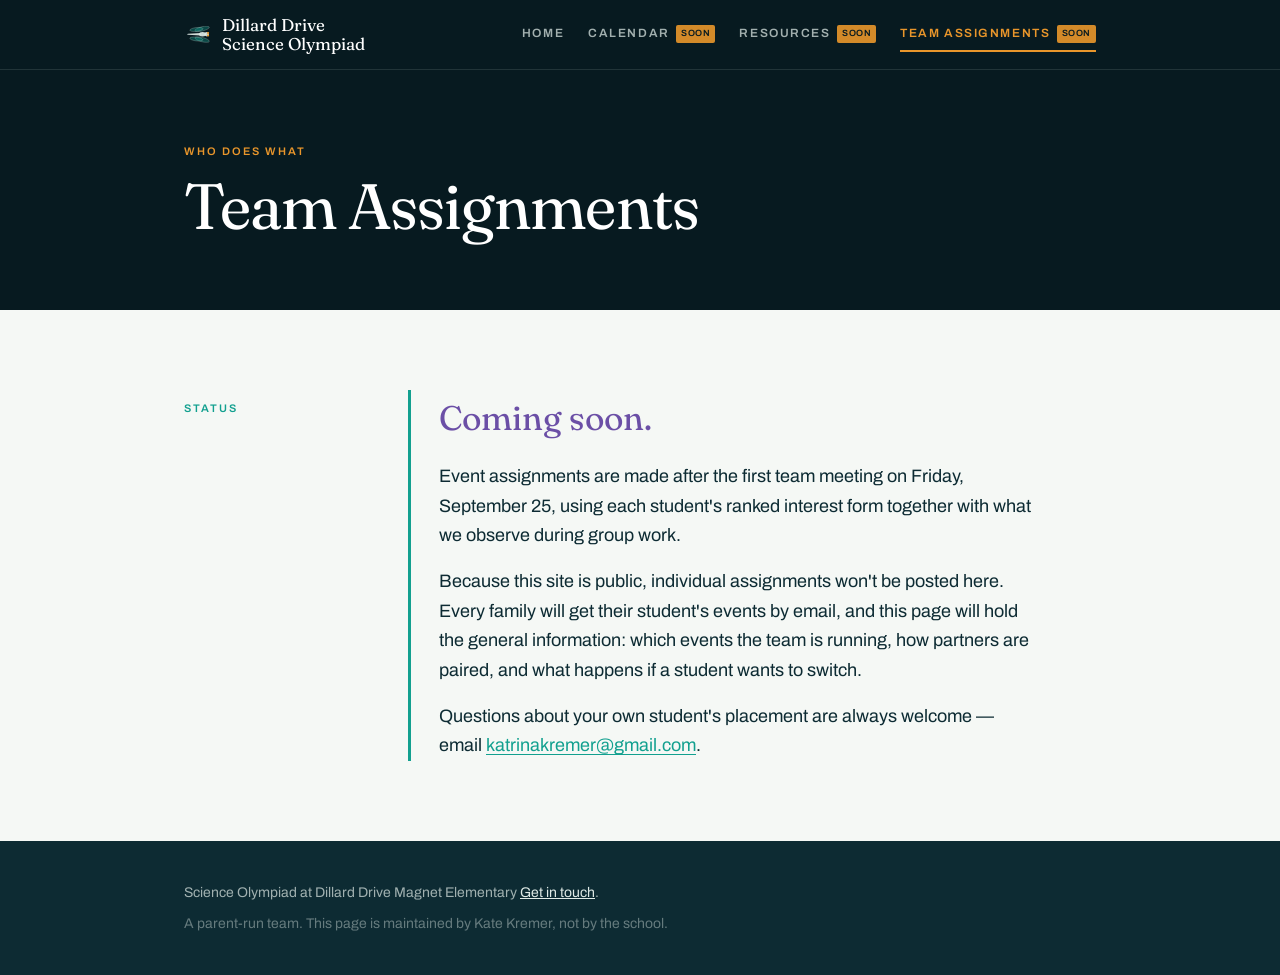
==== assignments.html @ 7353e766 "Add site navigation menu and Calendar/Resources/Team Assignments pages Extracts index.html's inline " ====
<!doctype html>
<html lang="en">
<head>
<meta charset="utf-8">
<meta name="viewport" content="width=device-width, initial-scale=1">
<title>Team Assignments — Science Olympiad, Dillard Drive Magnet Elementary</title>
<meta name="description" content="How Science Olympiad event assignments work at Dillard Drive Magnet Elementary.">

<link rel="preconnect" href="https://fonts.googleapis.com">
<link rel="preconnect" href="https://fonts.gstatic.com" crossorigin>
<link href="https://fonts.googleapis.com/css2?family=Archivo:wght@400;500;600;700&family=Fraunces:opsz,SOFT,WONK,wght@9..144,0..100,0..1,300..900&display=swap" rel="stylesheet">
<link rel="stylesheet" href="style.css">
</head>
<body>

<nav class="topbar">
  <div class="shell">
    <a class="brand" href="index.html">
      <svg viewBox="-18 -10 34 20" aria-hidden="true" focusable="false">
        <g class="dfly-wings">
          <ellipse class="dfly-wing" cx="4"  cy="-6.5" rx="9" ry="2.6" transform="rotate(-14 4 -6.5)"/>
          <ellipse class="dfly-wing" cx="4"  cy="6.5"  rx="9" ry="2.6" transform="rotate(14 4 6.5)"/>
          <ellipse class="dfly-wing" cx="-3" cy="-5.8" rx="8" ry="2.3" transform="rotate(-7 -3 -5.8)"/>
          <ellipse class="dfly-wing" cx="-3" cy="5.8"  rx="8" ry="2.3" transform="rotate(7 -3 5.8)"/>
        </g>
        <path class="dfly-body" d="M2,-1.5 L-13,-0.6 L-14.6,0 L-13,0.6 L2,1.5 Z"/>
        <ellipse class="dfly-body" cx="4.5" cy="0" rx="4.2" ry="2.7"/>
        <circle class="dfly-body" cx="9.6" cy="0" r="2.6"/>
        <circle class="dfly-eye" cx="11.2" cy="-1.5" r="1.3"/>
        <circle class="dfly-eye" cx="11.2" cy="1.5"  r="1.3"/>
      </svg>
      Dillard&nbsp;Drive<br>Science&nbsp;Olympiad
    </a>
    <ul class="nav">
        <li><a href="index.html">Home</a></li>
        <li><a href="calendar.html">Calendar<span class="soon">Soon</span></a></li>
        <li><a href="resources.html">Resources<span class="soon">Soon</span></a></li>
        <li><a href="assignments.html" aria-current="page">Team Assignments<span class="soon">Soon</span></a></li>
    </ul>
  </div>
</nav>

<header class="pagehead">
  <div class="shell">
    <p class="label">Who does what</p>
    <h1>Team Assignments</h1>
  </div>
</header>

<main>
  <section class="band">
    <div class="shell split">
      <p class="label">Status</p>
      <div class="prose stub">
        <p class="eyebrow">Coming soon.</p>
        <p>Event assignments are made after the first team meeting on Friday, September 25, using each student's ranked interest form together with what we observe during group work.</p>
        <p>Because this site is public, individual assignments won't be posted here. Every family will get their student's events by email, and this page will hold the general information: which events the team is running, how partners are paired, and what happens if a student wants to switch.</p>
        <p>Questions about your own student's placement are always welcome — email <a href="mailto:katrinakremer@gmail.com">katrinakremer@gmail.com</a>.</p>
      </div>
    </div>
  </section>
</main>

<footer class="foot">
  <div class="shell">
    <p>Science Olympiad at Dillard Drive Magnet Elementary <a href="mailto:katrinakremer@gmail.com">Get in touch</a>.</p>
    <p>A parent-run team. This page is maintained by Kate Kremer, not by the school.</p>
  </div>
</footer>

</body>
</html>
---- style.css ----
:root{
    --deep:#071A20;
    --ink:#0D2B33;
    --paper:#F5F8F5;
    --wing:#DFEAE6;
    --iris:#12A08F;
    --shift:#6B4FA6;
    --amber:#E9962B;
    --rule:rgba(13,43,51,.14);
    --measure:64rem;
  }

  *,*::before,*::after{box-sizing:border-box;}

  html{-webkit-text-size-adjust:100%;}

  body{
    margin:0;
    background:var(--paper);
    color:var(--ink);
    font-family:"Archivo",system-ui,-apple-system,"Segoe UI",sans-serif;
    font-size:clamp(1rem,.96rem + .3vw,1.125rem);
    line-height:1.65;
    -webkit-font-smoothing:antialiased;
  }

  h1,h2,h3{
    font-family:"Fraunces","Iowan Old Style",Georgia,serif;
    font-variation-settings:"SOFT" 30,"WONK" 1;
    font-weight:600;
    line-height:1.02;
    letter-spacing:-.015em;
    margin:0;
  }

  a{color:inherit;}

  .shell{
    width:100%;
    max-width:var(--measure);
    margin-inline:auto;
    padding-inline:clamp(1.25rem,5vw,3.5rem);
  }

  /* ---------- annotation label (specimen-plate rail) ---------- */
  .label{
    font-size:.6875rem;
    font-weight:600;
    letter-spacing:.18em;
    text-transform:uppercase;
    color:var(--iris);
    margin:0 0 .75rem;
  }

  /* ---------- hero ---------- */
  .hero{
    background:var(--deep);
    color:var(--wing);
    padding-block:clamp(3rem,9vw,6rem) clamp(2.5rem,6vw,4rem);
    overflow:hidden;
    position:relative;
  }
  .hero .label{color:var(--amber);}

  .hero h1{
    font-size:clamp(3.25rem,13vw,8rem);
    font-weight:400;
    color:#fff;
    margin-block:.15em .3em;
  }

  .hero-lede{
    max-width:34ch;
    font-size:clamp(1.0625rem,1rem + .5vw,1.3125rem);
    color:rgba(223,234,230,.82);
    margin:0;
  }

  /* ---------- the scene (signature element) ---------- */
  .scene-holder{
    margin-block:clamp(1.75rem,5vw,2.75rem) clamp(1.75rem,5vw,2.5rem);
  }
  .scene{
    display:block;
    width:100%;
    max-width:29rem;
    height:auto;
    overflow:visible;
  }

  .mg-lens{fill:url(#lensglow);}
  .mg-rim{
    fill:none;
    stroke:var(--amber);
    stroke-width:5;
  }
  .mg-handle{
    fill:none;
    stroke:var(--amber);
    stroke-width:9;
    stroke-linecap:round;
  }
  .mg-glint{
    fill:none;
    stroke:rgba(255,255,255,.45);
    stroke-width:2.5;
    stroke-linecap:round;
  }

  .dfly-body{fill:rgba(223,234,230,.92);}
  .dfly-eye{fill:var(--amber);}
  .dfly-wing{
    fill:rgba(18,160,143,.34);
    stroke:rgba(223,234,230,.45);
    stroke-width:.6;
  }

  @media (prefers-reduced-motion:no-preference){
    .drift{animation:drift 6s ease-in-out infinite;}
    .flap{
      transform-box:fill-box;
      transform-origin:50% 50%;
      animation:flap .3s ease-in-out infinite alternate;
    }

    .d0{animation-duration:11s;}
    .d0 .flap{animation-duration:.52s;}
    .d1{animation-duration:5.4s;animation-delay:-.7s;}
    .d1 .flap{animation-duration:.27s;}
    .d2{animation-duration:6.8s;animation-delay:-2.1s;}
    .d2 .flap{animation-duration:.33s;}
    .d3{animation-duration:6.1s;animation-delay:-3.4s;}
    .d3 .flap{animation-duration:.24s;}
    .d4{animation-duration:7.5s;animation-delay:-1.2s;}
    .d4 .flap{animation-duration:.36s;}
    .d5{animation-duration:5.9s;animation-delay:-4.3s;}
    .d5 .flap{animation-duration:.21s;}

    @keyframes drift{
      0%,100%{transform:translate(0,0) rotate(0deg);}
      30%    {transform:translate(5px,-6px) rotate(-5deg);}
      62%    {transform:translate(-4px,4px) rotate(4deg);}
    }
    @keyframes flap{
      from{transform:scaleY(1);}
      to  {transform:scaleY(.6);}
    }
  }

  /* ---------- the ask ---------- */
  .ask{
    border-top:1px solid rgba(223,234,230,.2);
    padding-top:clamp(1.75rem,4vw,2.25rem);
    display:flex;
    flex-wrap:wrap;
    align-items:center;
    gap:1.25rem 2rem;
  }
  .ask-when{
    font-family:"Fraunces",Georgia,serif;
    font-variation-settings:"SOFT" 30,"WONK" 1;
    font-size:clamp(1.375rem,1.1rem + 1.2vw,1.875rem);
    line-height:1.15;
    color:#fff;
    margin:0;
  }
  .ask-when span{
    display:block;
    font-family:"Archivo",sans-serif;
    font-size:.75rem;
    font-weight:600;
    letter-spacing:.16em;
    text-transform:uppercase;
    color:var(--amber);
    margin-bottom:.5rem;
  }

  .btn{
    display:inline-block;
    background:var(--amber);
    color:var(--deep);
    font-weight:700;
    font-size:1rem;
    letter-spacing:.01em;
    text-decoration:none;
    padding:.9rem 1.6rem;
    border-radius:2px;
    transition:transform .15s ease,background .15s ease;
  }
  .btn:hover{background:#F4A93C;transform:translateY(-2px);}

  .btn-quiet{
    display:inline-block;
    color:rgba(223,234,230,.75);
    font-size:.9375rem;
    text-decoration:none;
    border-bottom:1px solid rgba(223,234,230,.35);
    padding-bottom:2px;
  }
  .btn-quiet:hover{color:#fff;border-color:var(--amber);}

  .ask-note{
    flex-basis:100%;
    font-size:.9375rem;
    color:rgba(223,234,230,.65);
    margin:0;
  }
  .ask-note a{color:var(--wing);}

  /* ---------- body sections ---------- */
  .band{padding-block:clamp(3rem,8vw,5rem);}
  .band + .band{border-top:1px solid var(--rule);}

  .split{
    display:grid;
    grid-template-columns:1fr;
    gap:.5rem 3rem;
  }
  @media (min-width:52rem){
    .split{grid-template-columns:11rem 1fr;}
    .split > .label{padding-top:.55rem;}
  }

  .band h2{
    font-size:clamp(1.75rem,1.4rem + 1.6vw,2.5rem);
    margin-bottom:1rem;
  }

  .prose p{margin-block:0 1rem;max-width:60ch;}
  .prose p:last-child{margin-bottom:0;}
  .prose a{color:var(--iris);text-underline-offset:3px;}

  /* ---------- dates ---------- */
  .dates{list-style:none;margin:0;padding:0;}
  .dates li{
    padding-block:1.5rem;
    border-top:1px solid var(--rule);
    display:grid;
    gap:.35rem 2rem;
    grid-template-columns:1fr;
  }
  .dates li:first-child{border-top:none;padding-top:0;}
  @media (min-width:40rem){
    .dates li{grid-template-columns:13rem 1fr;}
  }
  .when{
    font-family:"Fraunces",Georgia,serif;
    font-variation-settings:"SOFT" 30,"WONK" 1;
    font-size:1.25rem;
    font-weight:600;
    line-height:1.2;
  }
  .when small{
    display:block;
    font-family:"Archivo",sans-serif;
    font-size:.75rem;
    font-weight:600;
    letter-spacing:.12em;
    text-transform:uppercase;
    color:var(--shift);
    margin-top:.4rem;
  }
  .what{margin:0;}
  .what strong{display:block;font-weight:600;}
  .what span{color:rgba(13,43,51,.7);font-size:.9375rem;}

  .people{
    list-style:none;
    margin:0;
    padding:0;
    display:grid;
    gap:2rem;
  }
  @media (min-width:44rem){
    .people{grid-template-columns:1fr 1fr;gap:2.5rem 3rem;}
  }
  .people h3{
    font-size:1.375rem;
    margin-bottom:.15rem;
  }
  .people .role{
    display:block;
    font-size:.6875rem;
    font-weight:600;
    letter-spacing:.16em;
    text-transform:uppercase;
    color:var(--shift);
    margin-bottom:.75rem;
  }
  .people p{margin:0;font-size:.9375rem;color:rgba(13,43,51,.8);}
  .people p + p{margin-top:.5rem;}
  .people a{color:var(--iris);text-underline-offset:3px;}
  .people li{
    border-top:2px solid var(--iris);
    padding-top:1.1rem;
  }

  .dates-note{
    margin:1.5rem 0 0;
    padding-top:1.5rem;
    border-top:1px solid var(--rule);
    font-family:"Fraunces",Georgia,serif;
    font-variation-settings:"SOFT" 30,"WONK" 1;
    font-size:1.125rem;
    color:var(--shift);
  }


  /* ---------- top bar + nav ---------- */
  .topbar{
    background:var(--deep);
    border-bottom:1px solid rgba(223,234,230,.12);
  }
  .topbar .shell{
    display:flex;
    flex-wrap:wrap;
    align-items:center;
    gap:.75rem 2rem;
    padding-block:1rem;
  }
  .brand{
    display:flex;
    align-items:center;
    gap:.6rem;
    text-decoration:none;
    color:#fff;
    font-family:"Fraunces",Georgia,serif;
    font-variation-settings:"SOFT" 30,"WONK" 1;
    font-size:1.0625rem;
    line-height:1.1;
  }
  .brand svg{width:28px;height:auto;flex:none;}

  .nav{
    display:flex;
    flex-wrap:wrap;
    align-items:center;
    gap:.25rem 1.5rem;
    list-style:none;
    margin:0;
    margin-left:auto;
    padding:0;
  }
  .nav a{
    display:inline-block;
    color:rgba(223,234,230,.72);
    text-decoration:none;
    font-size:.75rem;
    font-weight:600;
    letter-spacing:.13em;
    text-transform:uppercase;
    padding-block:.35rem;
    border-bottom:2px solid transparent;
  }
  .nav a:hover{color:#fff;}
  .nav a[aria-current="page"]{
    color:var(--amber);
    border-bottom-color:var(--amber);
  }
  .soon{
    display:inline-block;
    margin-left:.4rem;
    padding:.1rem .32rem;
    border-radius:2px;
    background:rgba(233,150,43,.9);
    color:var(--deep);
    font-size:.5625rem;
    letter-spacing:.06em;
    vertical-align:.12em;
  }
  @media (max-width:34rem){
    .soon{display:none;}
    .nav{gap:.25rem 1.1rem;}
  }

  /* ---------- inner page header ---------- */
  .pagehead{
    background:var(--deep);
    color:var(--wing);
    padding-block:clamp(2.5rem,7vw,4.5rem);
  }
  .pagehead .label{color:var(--amber);}
  .pagehead h1{
    font-size:clamp(2.25rem,1.6rem + 3.4vw,4rem);
    font-weight:400;
    color:#fff;
    margin-block:.1em 0;
  }

  /* ---------- coming-soon stub ---------- */
  .stub{
    border-left:3px solid var(--iris);
    padding-left:clamp(1rem,3vw,1.75rem);
  }
  .stub .eyebrow{
    font-family:"Fraunces",Georgia,serif;
    font-variation-settings:"SOFT" 30,"WONK" 1;
    font-size:clamp(1.5rem,1.2rem + 1.4vw,2.125rem);
    color:var(--shift);
    margin:0 0 1rem;
  }

  /* ---------- virtual badge ---------- */
  .virtual{
    display:inline-block;
    background:var(--amber);
    color:var(--deep);
    font-family:"Archivo",sans-serif;
    font-size:.6875rem;
    font-weight:700;
    letter-spacing:.14em;
    text-transform:uppercase;
    padding:.28rem .55rem;
    border-radius:2px;
    vertical-align:.28em;
    margin-right:.5rem;
  }

  /* ---------- footer ---------- */
  .foot{
    background:var(--ink);
    color:rgba(223,234,230,.7);
    padding-block:2.5rem;
    font-size:.875rem;
  }
  .foot a{color:var(--wing);}
  .foot p{margin:0 0 .5rem;}
  .foot p:last-child{margin-bottom:0;opacity:.6;}

  :focus-visible{
    outline:2px solid var(--amber);
    outline-offset:3px;
  }
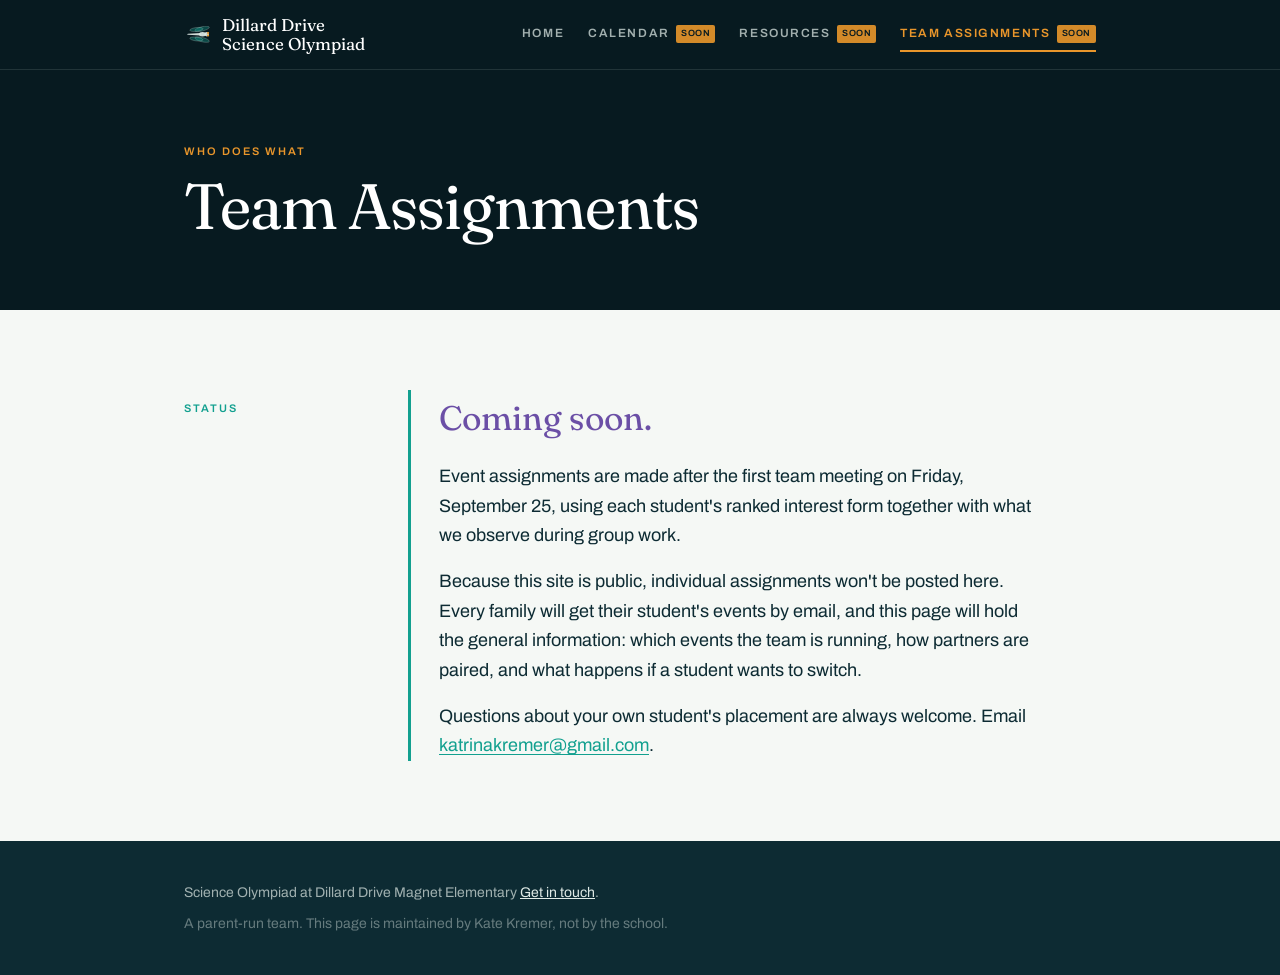
==== commit 8de68f44: "Clarify Friday meeting schedule and remove em dashes Note that regular team meetings will be held on" ====
--- a/assignments.html
+++ b/assignments.html
@@ -3,7 +3,7 @@
 <head>
 <meta charset="utf-8">
 <meta name="viewport" content="width=device-width, initial-scale=1">
-<title>Team Assignments — Science Olympiad, Dillard Drive Magnet Elementary</title>
+<title>Team Assignments · Science Olympiad, Dillard Drive Magnet Elementary</title>
 <meta name="description" content="How Science Olympiad event assignments work at Dillard Drive Magnet Elementary.">
 
 <link rel="preconnect" href="https://fonts.googleapis.com">
@@ -55,7 +55,7 @@
         <p class="eyebrow">Coming soon.</p>
         <p>Event assignments are made after the first team meeting on Friday, September 25, using each student's ranked interest form together with what we observe during group work.</p>
         <p>Because this site is public, individual assignments won't be posted here. Every family will get their student's events by email, and this page will hold the general information: which events the team is running, how partners are paired, and what happens if a student wants to switch.</p>
-        <p>Questions about your own student's placement are always welcome — email <a href="mailto:katrinakremer@gmail.com">katrinakremer@gmail.com</a>.</p>
+        <p>Questions about your own student's placement are always welcome. Email <a href="mailto:katrinakremer@gmail.com">katrinakremer@gmail.com</a>.</p>
       </div>
     </div>
   </section>
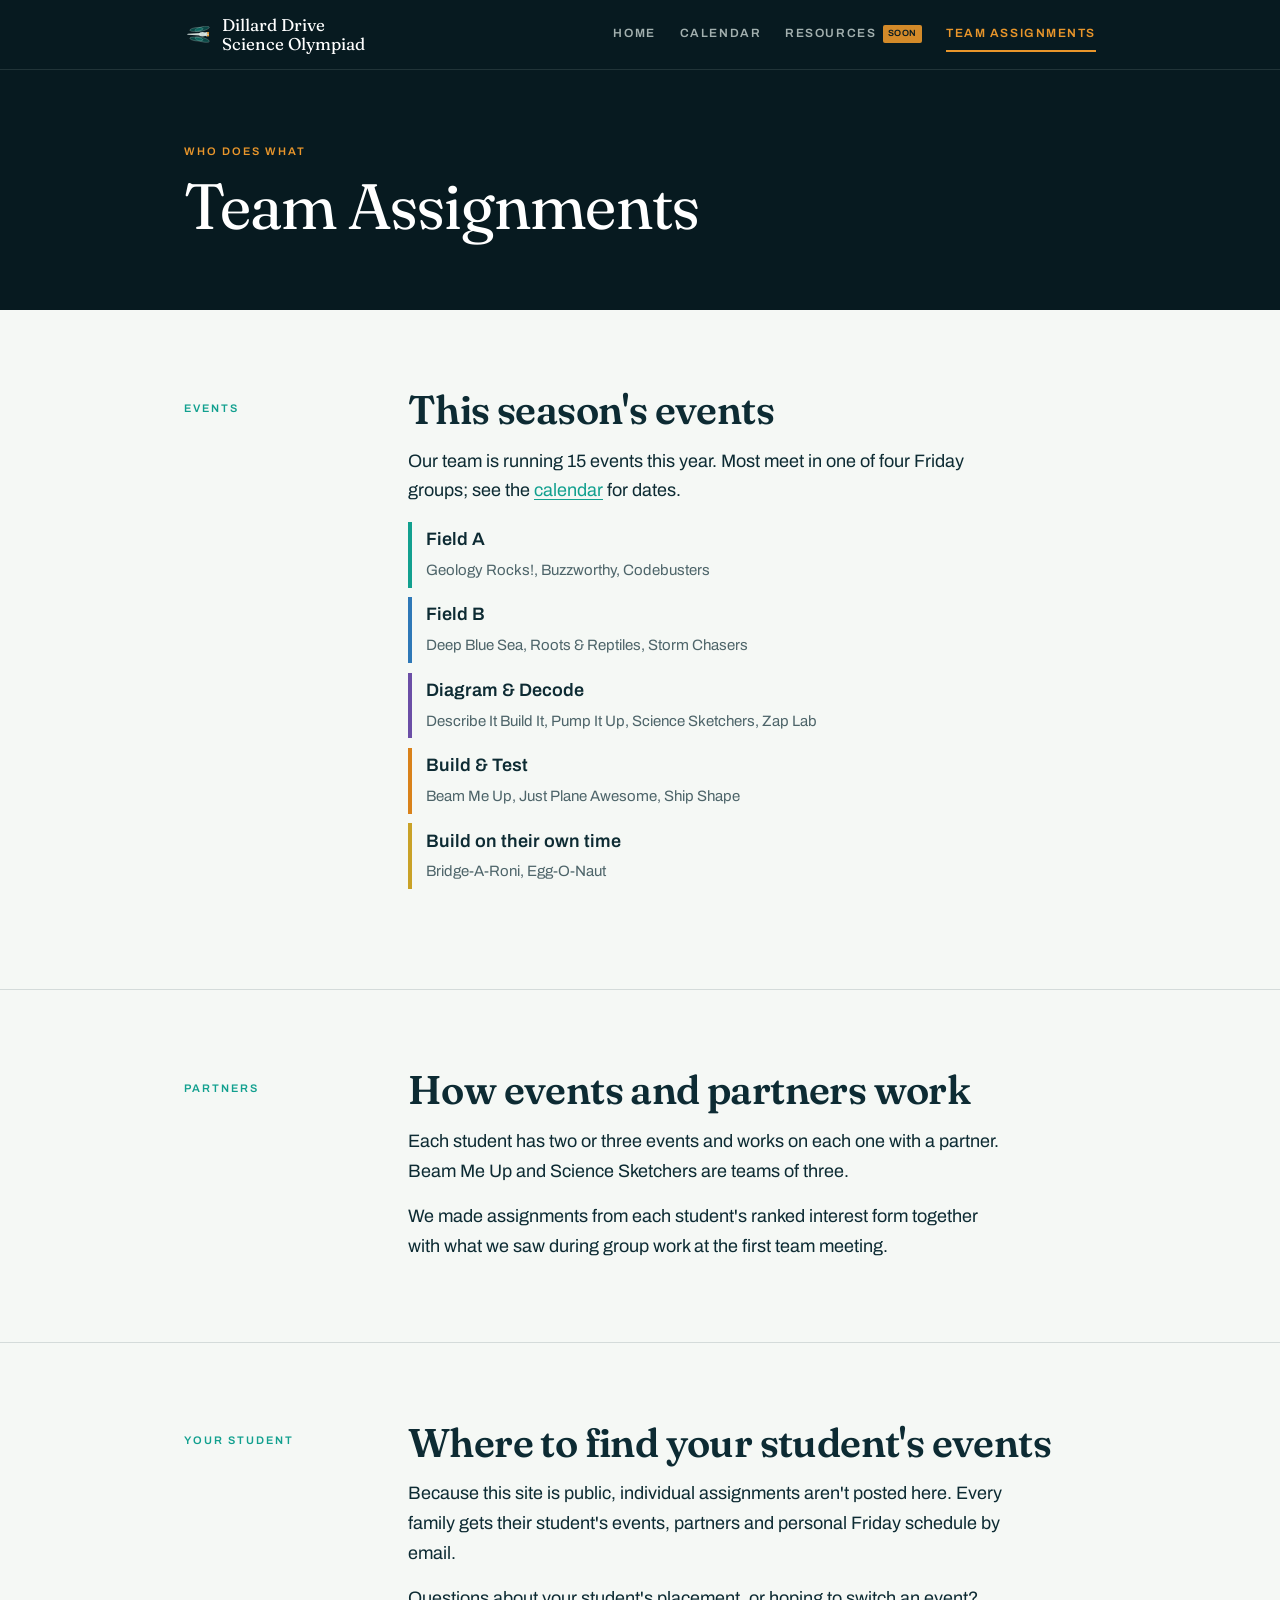
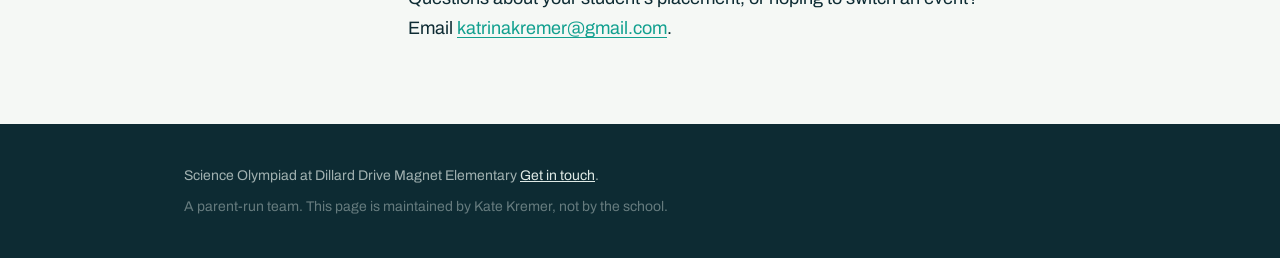
==== commit 1518ba9e: "Replace September dates with the season calendar Home now shows the next meeting and next four dates" ====
--- a/assignments.html
+++ b/assignments.html
@@ -33,9 +33,9 @@
     </a>
     <ul class="nav">
         <li><a href="index.html">Home</a></li>
-        <li><a href="calendar.html">Calendar<span class="soon">Soon</span></a></li>
+        <li><a href="calendar.html">Calendar</a></li>
         <li><a href="resources.html">Resources<span class="soon">Soon</span></a></li>
-        <li><a href="assignments.html" aria-current="page">Team Assignments<span class="soon">Soon</span></a></li>
+        <li><a href="assignments.html" aria-current="page">Team Assignments</a></li>
     </ul>
   </div>
 </nav>
@@ -50,12 +50,39 @@
 <main>
   <section class="band">
     <div class="shell split">
-      <p class="label">Status</p>
-      <div class="prose stub">
-        <p class="eyebrow">Coming soon.</p>
-        <p>Event assignments are made after the first team meeting on Friday, September 25, using each student's ranked interest form together with what we observe during group work.</p>
-        <p>Because this site is public, individual assignments won't be posted here. Every family will get their student's events by email, and this page will hold the general information: which events the team is running, how partners are paired, and what happens if a student wants to switch.</p>
-        <p>Questions about your own student's placement are always welcome. Email <a href="mailto:katrinakremer@gmail.com">katrinakremer@gmail.com</a>.</p>
+      <p class="label">Events</p>
+      <div class="prose">
+        <h2>This season's events</h2>
+        <p>Our team is running 15 events this year. Most meet in one of four Friday groups; see the <a href="calendar.html">calendar</a> for dates.</p>
+        <ul class="groups">
+          <li class="tag-fieldA"><strong>Field A</strong><span>Geology Rocks!, Buzzworthy, Codebusters</span></li>
+          <li class="tag-fieldB"><strong>Field B</strong><span>Deep Blue Sea, Roots &amp; Reptiles, Storm Chasers</span></li>
+          <li class="tag-decode"><strong>Diagram &amp; Decode</strong><span>Describe It Build It, Pump It Up, Science Sketchers, Zap Lab</span></li>
+          <li class="tag-build"><strong>Build &amp; Test</strong><span>Beam Me Up, Just Plane Awesome, Ship Shape</span></li>
+          <li class="tag-special"><strong>Build on their own time</strong><span>Bridge-A-Roni, Egg-O-Naut</span></li>
+        </ul>
+      </div>
+    </div>
+  </section>
+
+  <section class="band">
+    <div class="shell split">
+      <p class="label">Partners</p>
+      <div class="prose">
+        <h2>How events and partners work</h2>
+        <p>Each student has two or three events and works on each one with a partner. Beam Me Up and Science Sketchers are teams of three.</p>
+        <p>We made assignments from each student's ranked interest form together with what we saw during group work at the first team meeting.</p>
+      </div>
+    </div>
+  </section>
+
+  <section class="band">
+    <div class="shell split">
+      <p class="label">Your student</p>
+      <div class="prose">
+        <h2>Where to find your student's events</h2>
+        <p>Because this site is public, individual assignments aren't posted here. Every family gets their student's events, partners and personal Friday schedule by email.</p>
+        <p>Questions about your student's placement, or hoping to switch an event? Email <a href="mailto:katrinakremer@gmail.com">katrinakremer@gmail.com</a>.</p>
       </div>
     </div>
   </section>
--- a/style.css
+++ b/style.css
@@ -402,14 +402,14 @@
 
   /* ---------- virtual badge ---------- */
   .virtual{
-    display:inline-block;
+    display:inline-block !important;
     background:var(--amber);
-    color:var(--deep);
-    font-family:"Archivo",sans-serif;
-    font-size:.6875rem;
-    font-weight:700;
-    letter-spacing:.14em;
-    text-transform:uppercase;
+    color:var(--deep) !important;
+    font-family:"Archivo",sans-serif !important;
+    font-size:.6875rem !important;
+    font-weight:700 !important;
+    letter-spacing:.14em !important;
+    text-transform:uppercase !important;
     padding:.28rem .55rem;
     border-radius:2px;
     vertical-align:.28em;
@@ -431,3 +431,71 @@
     outline:2px solid var(--amber);
     outline-offset:3px;
   }
+
+
+  /* ---------- event groups (color key) ---------- */
+  .tag-fieldA{--tag:#12A08F;}
+  .tag-fieldB{--tag:#2E78B7;}
+  .tag-decode{--tag:#6B4FA6;}
+  .tag-build{--tag:#D9821A;}
+  .tag-prep{--tag:#0D2B33;}
+  .tag-special{--tag:#C9A227;}
+  .tag-none{--tag:rgba(13,43,51,.25);}
+
+  .groups{
+    list-style:none;
+    margin:0 0 1.25rem;
+    padding:0;
+    display:grid;
+    gap:.6rem;
+    max-width:60ch;
+  }
+  .groups li{
+    border-left:4px solid var(--tag);
+    padding:.2rem 0 .2rem .9rem;
+  }
+  .groups strong{display:block;font-weight:600;}
+  .groups span{font-size:.9375rem;color:rgba(13,43,51,.72);}
+
+  /* ---------- schedule lists ---------- */
+  .dates li[class*="tag-"]{
+    border-left:4px solid var(--tag);
+    padding-left:1rem;
+  }
+  .dates li[class*="tag-"]:first-child{padding-top:.25rem;}
+  .dates .tag-none .what strong{font-weight:500;color:rgba(13,43,51,.6);}
+  .dates .tag-special,.dates .tag-prep{background:rgba(201,162,39,.08);}
+  .dates .tag-prep{background:rgba(13,43,51,.05);}
+  .dates li.past{opacity:.45;}
+  .dates li.next .when::before{
+    content:"Next";
+    display:inline-block;
+    margin-right:.5rem;
+    padding:.12rem .4rem;
+    border-radius:2px;
+    background:var(--amber);
+    color:var(--deep);
+    font-family:"Archivo",sans-serif;
+    font-size:.625rem;
+    font-weight:700;
+    letter-spacing:.12em;
+    text-transform:uppercase;
+    vertical-align:.2em;
+  }
+  .schedule li{padding-block:1rem;}
+  .schedule li:first-child{padding-top:1rem;}
+  .all-dates .month{
+    font-size:1.25rem;
+    color:var(--shift);
+    margin:2rem 0 .5rem;
+  }
+  .all-dates .month:first-child{margin-top:0;}
+  .dates-note a{color:var(--iris);text-underline-offset:3px;}
+
+  /* ---------- next meeting (home hero) ---------- */
+  .ask-when b{font-weight:600;}
+  .ask-when em{
+    font-style:normal;
+    color:var(--amber);
+  }
+  .ask-note strong{color:#fff;font-weight:600;}
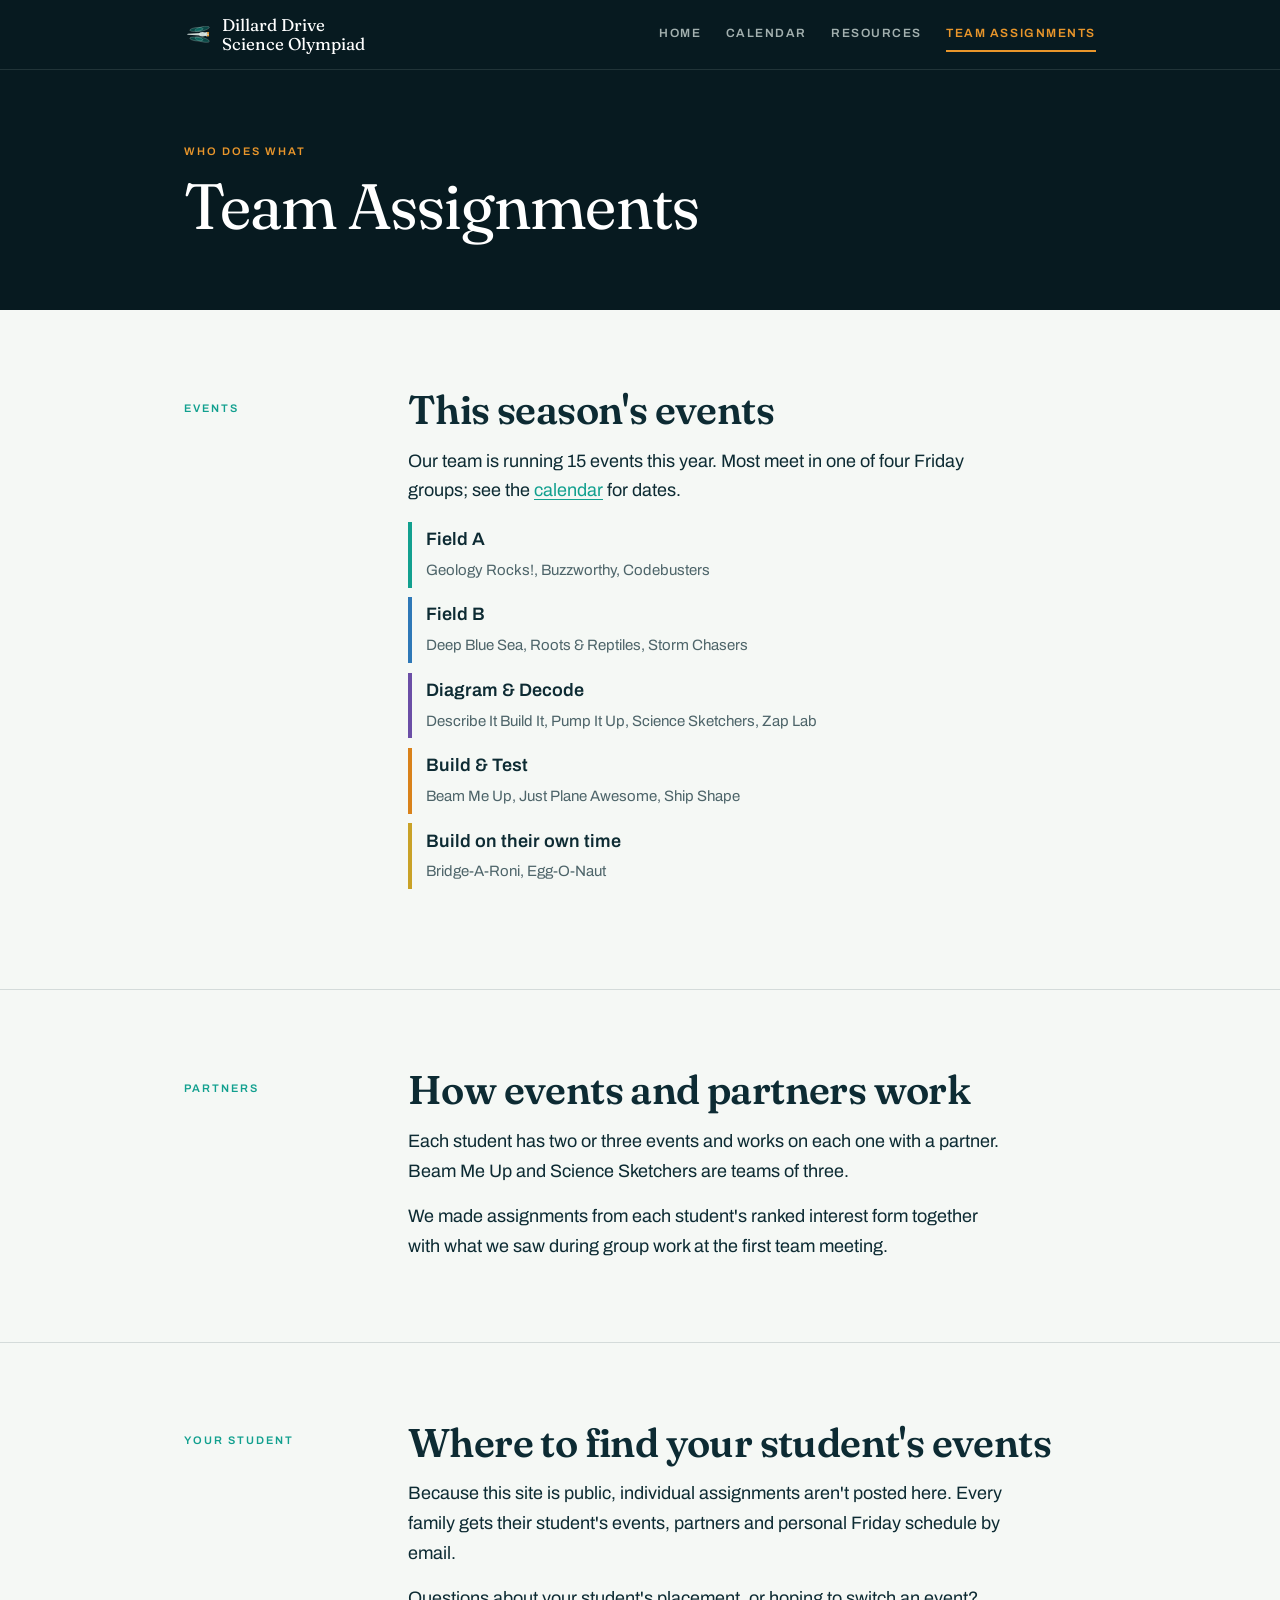
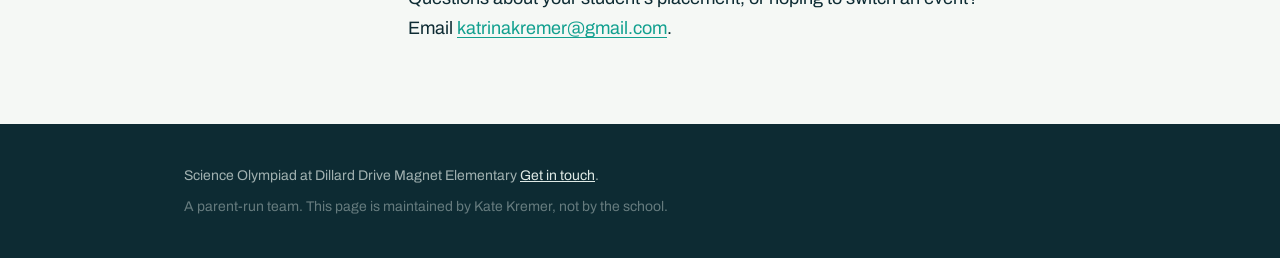
==== commit 68a904b2: "Fill the Resources page with per-event lesson guides, journals, and practice tests One card per even" ====
--- a/assignments.html
+++ b/assignments.html
@@ -34,7 +34,7 @@
     <ul class="nav">
         <li><a href="index.html">Home</a></li>
         <li><a href="calendar.html">Calendar</a></li>
-        <li><a href="resources.html">Resources<span class="soon">Soon</span></a></li>
+        <li><a href="resources.html">Resources</a></li>
         <li><a href="assignments.html" aria-current="page">Team Assignments</a></li>
     </ul>
   </div>
--- a/style.css
+++ b/style.css
@@ -499,3 +499,41 @@
     color:var(--amber);
   }
   .ask-note strong{color:#fff;font-weight:600;}
+
+
+  /* ---------- resources (one card per event) ---------- */
+  .groups a{color:var(--iris);text-underline-offset:3px;}
+  .group-lede{margin:0 0 1.75rem;max-width:60ch;color:rgba(13,43,51,.75);}
+  .events{display:grid;gap:2rem;}
+  @media (min-width:44rem){
+    .events{grid-template-columns:1fr 1fr;gap:2.5rem 3rem;}
+  }
+  .event{
+    border-top:3px solid var(--tag);
+    padding-top:1.1rem;
+    scroll-margin-top:1.5rem;
+  }
+  .event h3{font-size:1.5rem;margin-bottom:.5rem;}
+  .event > p{margin:0 0 1rem;font-size:.9375rem;color:rgba(13,43,51,.8);}
+  .downloads{list-style:none;margin:0;padding:0;}
+  .downloads li + li{border-top:1px solid var(--rule);}
+  .downloads a{
+    display:flex;
+    flex-wrap:wrap;
+    justify-content:space-between;
+    align-items:baseline;
+    gap:.1rem 1rem;
+    padding-block:.6rem;
+    text-decoration:none;
+  }
+  .downloads strong{
+    font-weight:600;
+    color:var(--iris);
+    text-decoration:underline;
+    text-underline-offset:3px;
+  }
+  .downloads a:hover strong{color:var(--shift);}
+  .downloads span{font-size:.8125rem;color:rgba(13,43,51,.6);}
+  .credits{margin-top:.75rem;font-size:.8125rem;color:rgba(13,43,51,.65);}
+  .credits summary{cursor:pointer;}
+  .credits ul{margin:.5rem 0 0;padding-left:1.1rem;columns:2 12rem;column-gap:1.5rem;}
